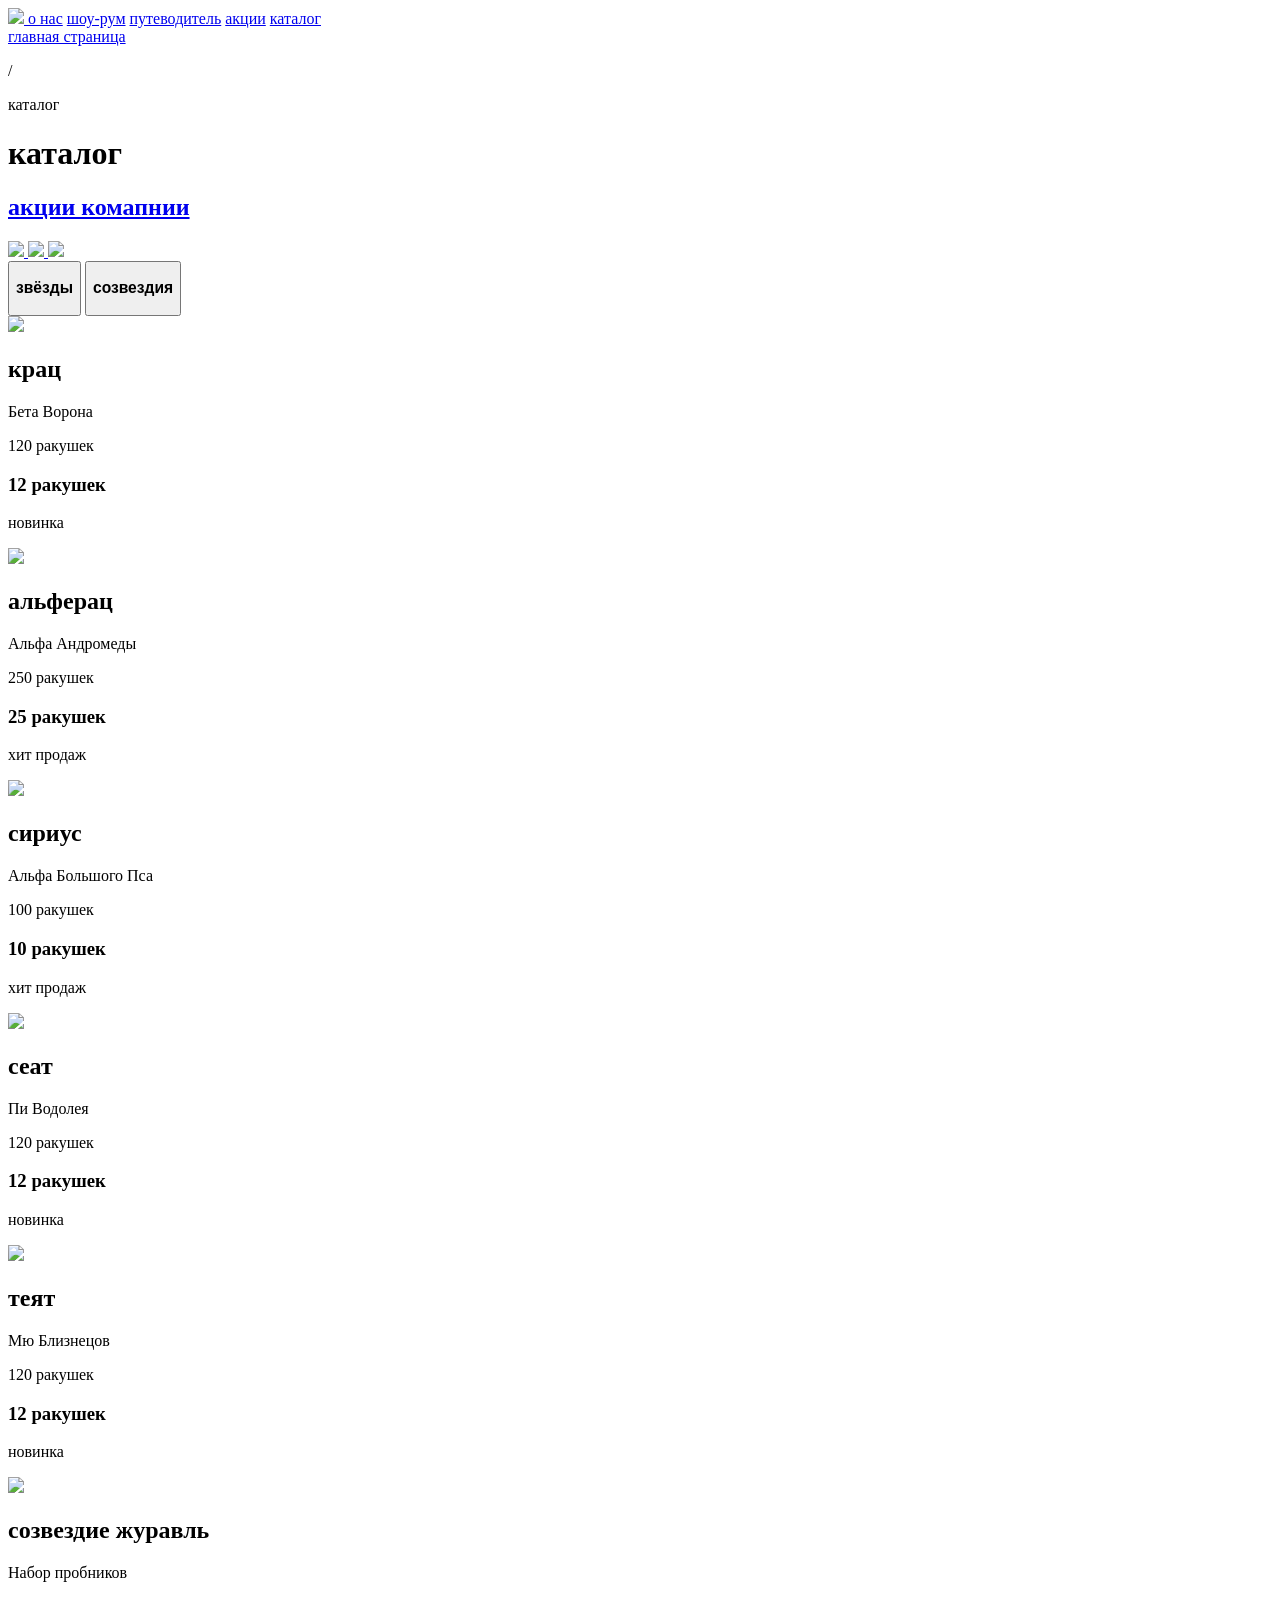
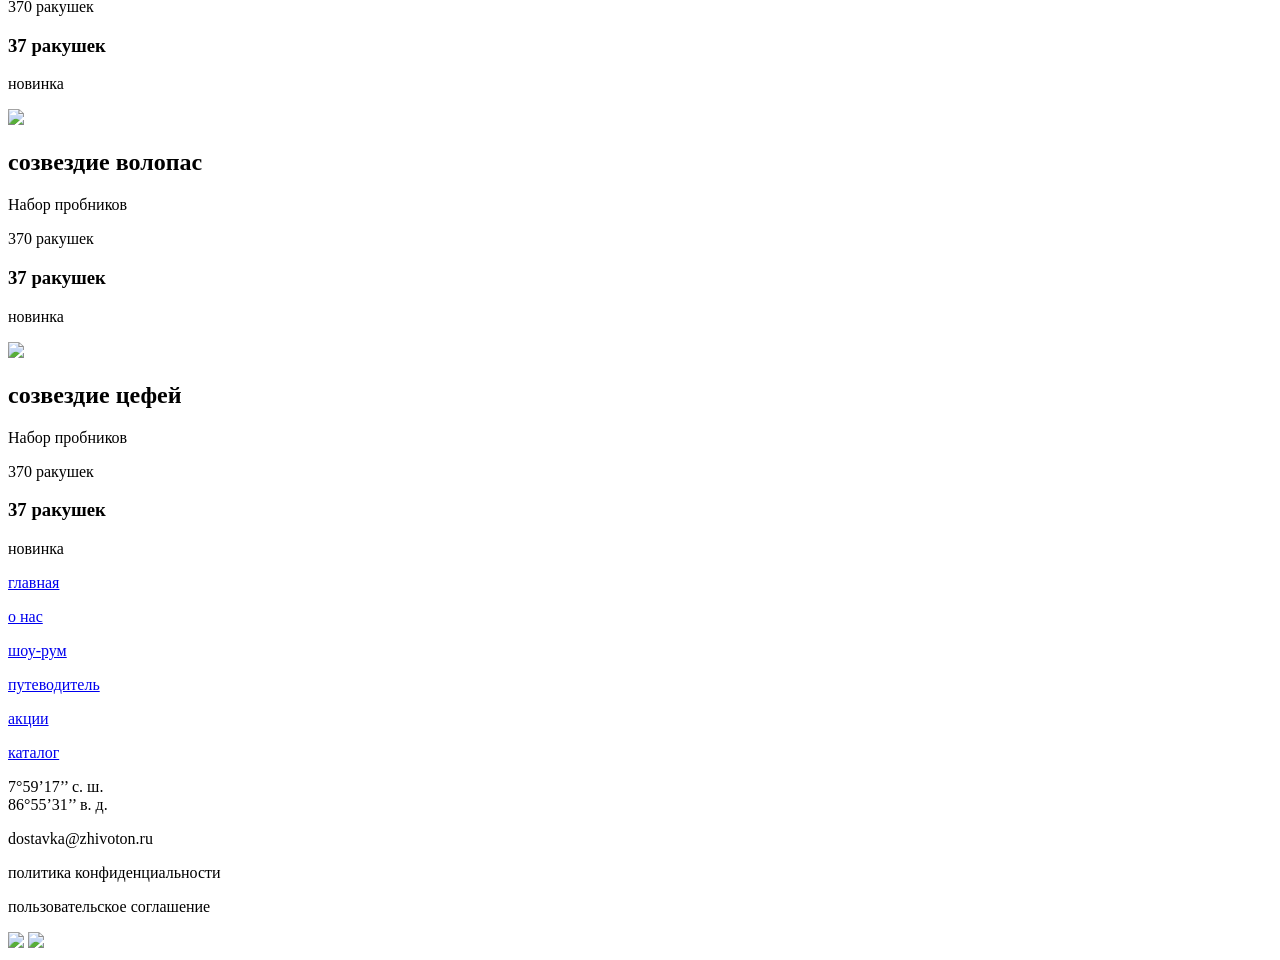
==== store.html @ f911defc "create create" ====
<!DOCTYPE html>
<html lang="ru">
<head>
    <meta charset="UTF-8">
    <meta name="viewport" content="width=device-width, initial-scale=1.0">
    <title>Животон</title>
    <link rel="stylesheet" href="stylesheets/style.css"><link rel="icon" type="image/png" href="images/favicon.png">
    <script src="javascript/script.js" defer>
    </script>
</head>
<body>
    <div class="up bgc-y flex nowrap jc-sa ai-c fix">
        <a href="index.html">
            <img src="images/favicon.png">
        </a>
        <a href="about.html">о нас</a>
        <a href="showroom.html">шоу-рум</a>
        <a href="guidebook.html">путеводитель</a>
        <a href="stock.html">акции</a>
        <a href="store.html" class="bgc-ly">каталог</a>
    </div>
    <div class="flex nowrap gap15 side-pad container">
        <a href="index.html" class="op40 fs25 mar-t180">главная страница</a>
        <p class="op40 fs25 mar-t180">/</p>
        <p class="op70 fs25 mar-t180">каталог</p>
    </div>
    <div class="space-small"></div>
    <h1 class="side-pad container">каталог</h1>
    <div class="space-small"></div>
    <div class="bgc-y">
        <div class="container side-pad">
            <div class="space-small"></div>
            <a href="stock.html">
                <h2>акции комапнии</h2>
                <div class="space-small"></div>
                <div class="flex jc-sb nowrap gap50">
                    <img src="images/wednesday-2.png" class="store-stock">
                    <img src="images/new-pos-3.png" class="store-stock">
                    <img src="images/set-1.png" class="store-stock">
                </div> 
            </a>
            <div class="space-small"></div>
        </div>
    </div>
    <div class="space-small"></div>
    <div class="flex nowrap gap50 jc-sb container side-pad">
        <button class="store-choose active ta-c">
            <h3>звёзды</h3>
        </button>
        <button class="store-choose ta-c">
            <h3>созвездия</h3>
        </button>
    </div>
    <div class="space-small"></div>
    <div class="flex wrap gap30 ai-e container side-pad">
        <div class="store-card rel store-card-border active">
            <div class="flex wrap jc-sb fd-c gap20">
                <img src="images/kratz.png">
                <div>
                    <h2 class="fs48">крац</h2>
                    <p class="fs25">Бета Ворона</p>
                </div>
                <div>
                    <p class="fs20 td-lt">120 ракушек</p>
                    <h3>12 ракушек</h3>
                </div>
            </div>
            <div class="bgc-y bullet flex ai-c jc-c store-card-border">
                <p class="tt-up">новинка</p>
            </div>
        </div>
        <div class="store-card rel store-card-border active">
            <div class="flex wrap jc-sb fd-c gap20">
                <img src="images/alpheratz.png">
                <div>
                    <h2 class="fs48">альферац</h2>
                    <p class="fs25">Альфа Андромеды</p>
                </div>
                <div>
                    <p class="fs20 td-lt">250 ракушек</p>
                    <h3>25 ракушек</h3>
                </div>
            </div>
            <div class="bgc-y bullet flex ai-c jc-c">
                <p class="tt-up">хит продаж</p>
            </div>
        </div>    
        <div class="store-card rel store-card-border active">
            <div class="flex wrap jc-sb fd-c gap20">
                <img src="images/sirius.png">
                <div>
                    <h2 class="fs48">сириус</h2>
                    <p class="fs25">Альфа Большого Пса</p>
                </div>
                <div>
                    <p class="fs20 td-lt">100 ракушек</p>
                    <h3>10 ракушек</h3>
                </div>
            </div>
            <div class="bgc-y bullet flex ai-c jc-c">
                <p class="tt-up">хит продаж</p>
            </div>
        </div>
        <div class="store-card rel store-card-border active">
            <div class="flex wrap jc-sb fd-c gap20">
                <img src="images/sejat.jpg">
                <div>
                    <h2 class="fs48">сеат</h2>
                    <p class="fs25">Пи Водолея</p>
                </div>
                <div>
                    <p class="fs20 td-lt">120 ракушек</p>
                    <h3>12 ракушек</h3>
                </div>
            </div>
            <div class="bgc-y bullet flex ai-c jc-c store-card-border">
                <p class="tt-up">новинка</p>
            </div>
        </div>
        <div class="store-card rel store-card-border active">
            <div class="flex wrap jc-sb fd-c gap20">
                <img src="images/tejat.jpg">
                <div>
                    <h2 class="fs48">теят</h2>
                    <p class="fs25">Мю Близнецов</p>
                </div>
                <div>
                    <p class="fs20 td-lt">120 ракушек</p>
                    <h3>12 ракушек</h3>
                </div>
            </div>
            <div class="bgc-y bullet flex ai-c jc-c store-card-border">
                <p class="tt-up">новинка</p>
            </div>
        </div>
        <div class="store-card rel store-card-border">
            <div class="flex wrap jc-sb fd-c gap20">
                <img src="images/crane.png">
                <div>
                    <h2 class="fs48">созвездие журавль</h2>
                    <p class="fs25">Набор пробников</p>
                </div>
                <div>
                    <p class="fs20 td-lt">370 ракушек</p>
                    <h3>37 ракушек</h3>
                </div>
            </div>
            <div class="bgc-y bullet flex ai-c jc-c store-card-border">
                <p class="tt-up">новинка</p>
            </div>
        </div>
        <div class="store-card rel store-card-border">
            <div class="flex wrap jc-sb fd-c gap20">
                <img src="images/volopas.jpg">
                <div>
                    <h2 class="fs48">созвездие волопас</h2>
                    <p class="fs25">Набор пробников</p>
                </div>
                <div>
                    <p class="fs20 td-lt">370 ракушек</p>
                    <h3>37 ракушек</h3>
                </div>
            </div>
            <div class="bgc-y bullet flex ai-c jc-c store-card-border">
                <p class="tt-up">новинка</p>
            </div>
        </div>
        <div class="store-card rel store-card-border">
            <div class="flex wrap jc-sb fd-c gap20">
                <img src="images/cepheus.jpg">
                <div>
                    <h2 class="fs48">созвездие цефей</h2>
                    <p class="fs25">Набор пробников</p>
                </div>
                <div>
                    <p class="fs20 td-lt">370 ракушек</p>
                    <h3>37 ракушек</h3>
                </div>
            </div>
            <div class="bgc-y bullet flex ai-c jc-c store-card-border">
                <p class="tt-up">новинка</p>
            </div>
        </div>
    </div>
    <div class="space-small"></div>
    <div class="container side-pad"></div>
    <div class="space-big"></div>
    <div class="footer bgc-db hidden">
        <div class="space-small"></div>
        <div class="container side-pad grid footer-grid">
            <div class="grid footer-links">
                <a href="index.html">
                    <p class="fc-ly fs25">главная</p>
                </a>
                <a href="about.html">
                    <p class="fc-ly fs25">о нас</p>
                </a>
                <a href="showroom.html">
                    <p class="fc-ly fs25">шоу-рум</p>
                </a>
                <a href="guidebook.html">
                    <p class="fc-ly fs25">путеводитель</p>
                </a>
                <a href="stock.html">
                    <p class="fc-ly fs25">акции</p>
                </a>
                <a href="store.html">
                    <p class="fc-ly fs25">каталог</p>
                </a>
            </div>
            <div class="flex wrap fd-c jc-sb">
                <p class="fc-ly fs25">7°59’17’’ с. ш.<br>86°55’31’’ в. д.</p>
                <p class="fc-ly fs25">dostavka@zhivoton.ru</p>
            </div>
            <div class="flex wrap fd-c jc-sb footer-documents">
                <p class="fc-ly fs25 op70">политика конфиденциальности</p>
                <p class="fc-ly fs25 op70">пользовательское соглашение</p>
            </div>
            <div class="footer-logo flex wrap fd-c jc-sb">
                <img src="images/footer-logo.png">
                <img src="images/a&dschool.svg">
            </div>
            <div class="space-small"></div>
        </div>
    </div>
</body>
</html>
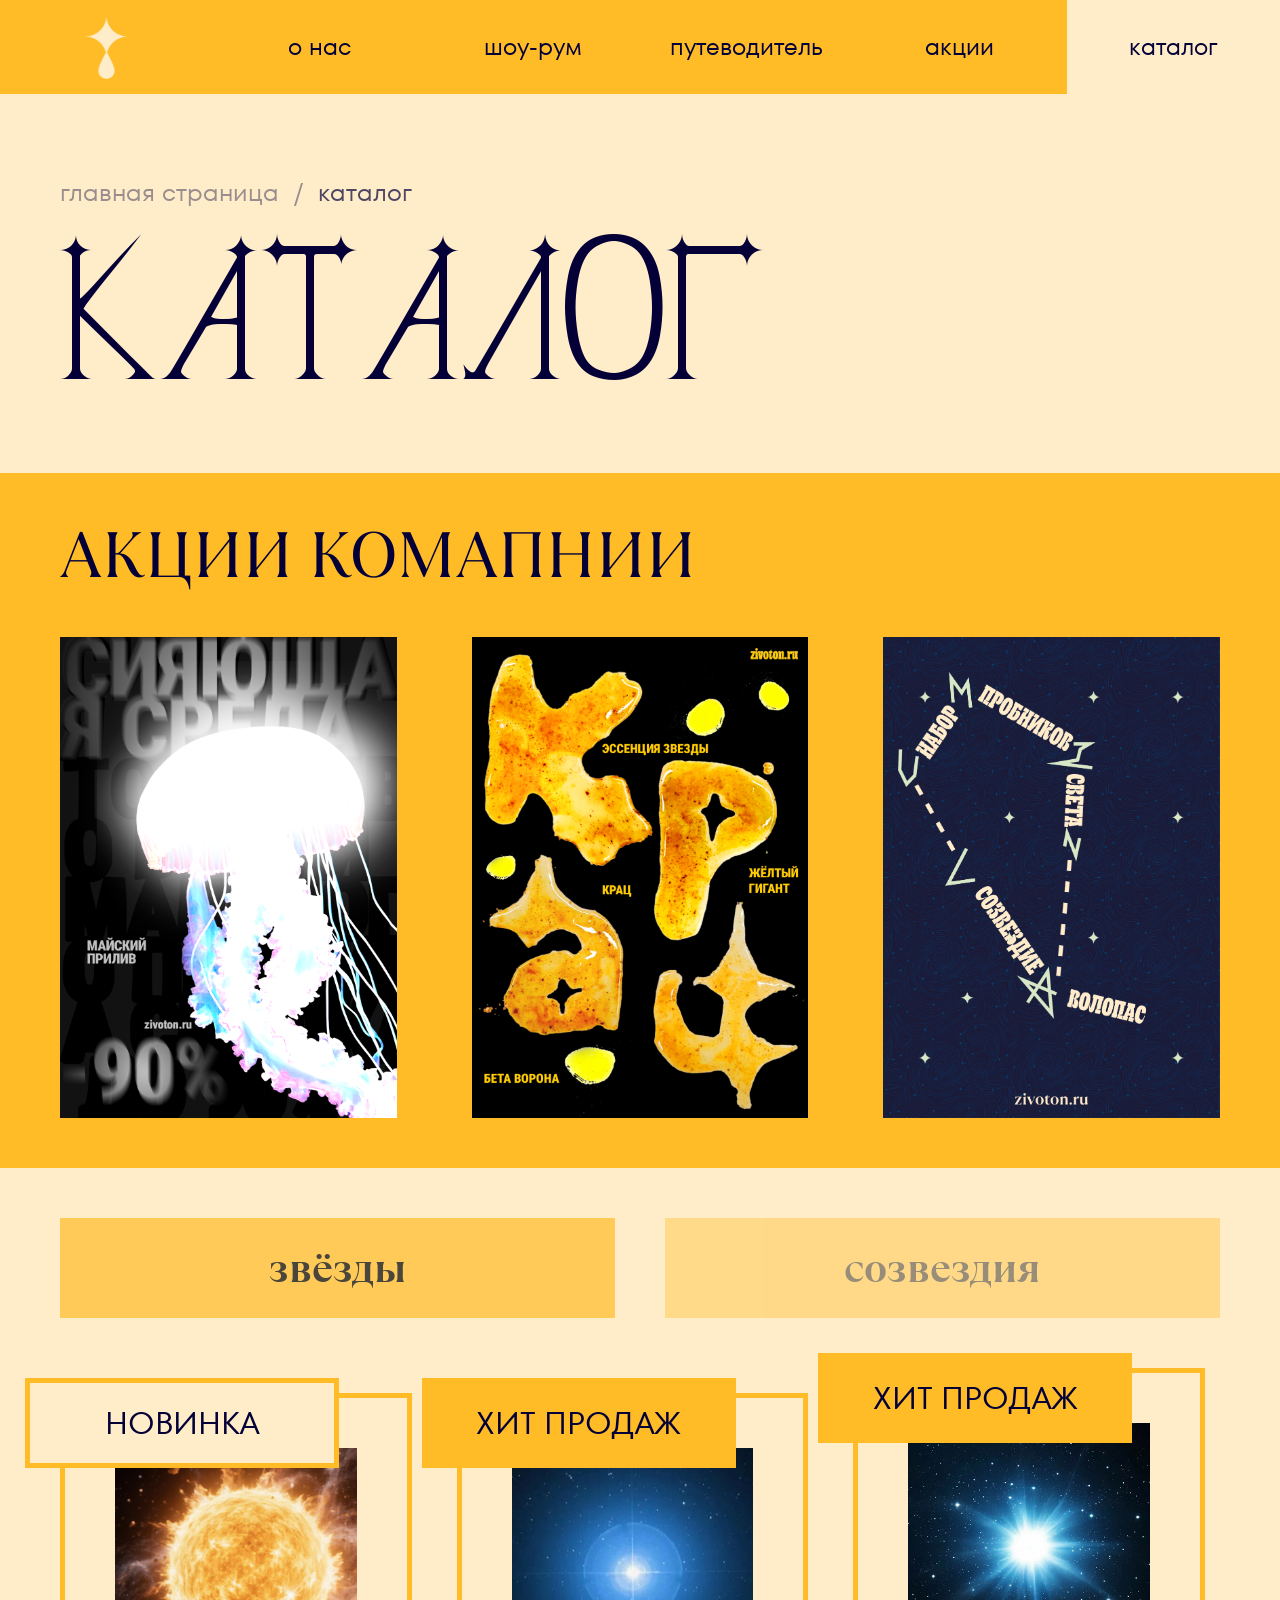
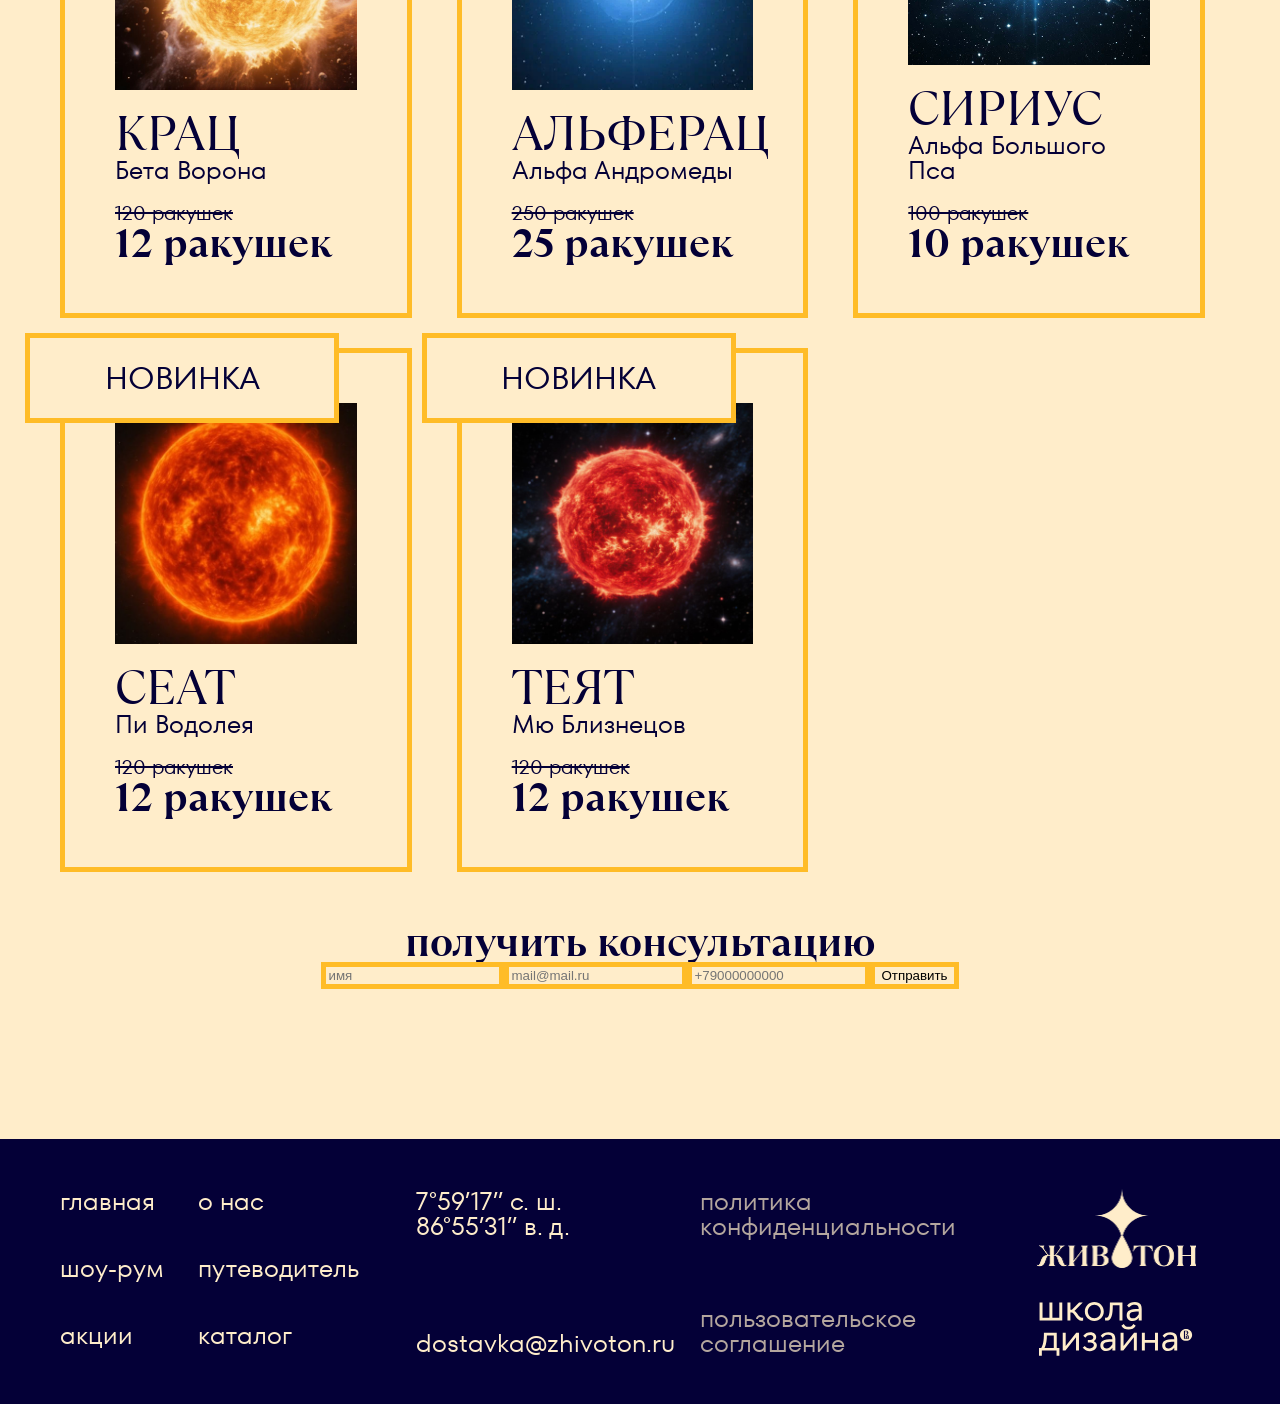
==== commit c4978507: "form store form store" ====
--- a/store.html
+++ b/store.html
@@ -183,7 +183,17 @@
         </div>
     </div>
     <div class="space-small"></div>
-    <div class="container side-pad"></div>
+    <div class="container side-pad">
+        <h3 class="ta-c">получить консультацию</h3>
+        <div class="form flex wrap jc-c">
+            <form  class="form flex wrap jc-c">
+                <input type="text" id="name" placeholder="имя" class="store-card-border">
+                <input type="email" id="email" placeholder="mail@mail.ru" class="store-card-border">
+                <input type="phone" id="phone" placeholder="+79000000000" class="store-card-border">
+                <button type="submit" class="store-card-border">Отправить</button>
+            </form>
+        </div>
+    </div>
     <div class="space-big"></div>
     <div class="footer bgc-db hidden">
         <div class="space-small"></div>
--- a/stylesheets/style.css
+++ b/stylesheets/style.css
@@ -0,0 +1,4 @@
+@import 'reset.css';
+@import 'base.css';
+@import 'layout.css';
+@import 'adaptive.css';
